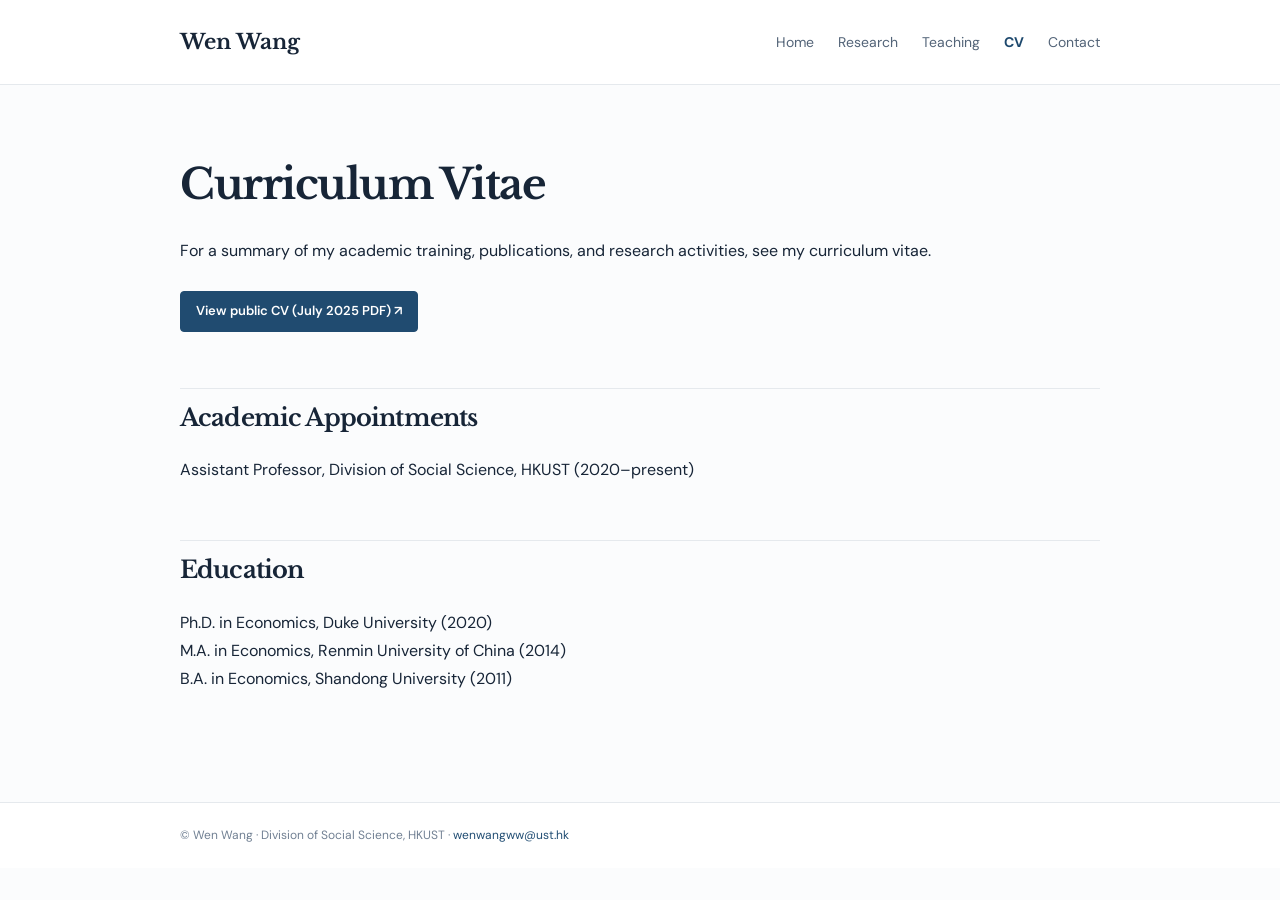
==== cv.html @ 41bd00dc "Add files via upload" ====
<!DOCTYPE html>
<html lang="en"><head><meta charset="utf-8"/><meta content="width=device-width, initial-scale=1" name="viewport"/><meta content="Wen Wang, Assistant Professor at HKUST. Research in environmental, urban, and public economics." name="description"/><title>Curriculum Vitae | Wen Wang</title><link href="assets/style.css" rel="stylesheet"/><link href="https://wenwang.github.io/cv.html" rel="canonical"/></head><body><header><div class="wrap nav"><a class="brand" href="index.html">Wen Wang</a><nav class="links"><a class="" href="index.html">Home</a><a class="" href="research.html">Research</a><a class="" href="teaching.html">Teaching</a><a class="active" href="cv.html">CV</a><a class="" href="contact.html">Contact</a></nav></div></header><main class="wrap"><h1>Curriculum Vitae</h1><p>For a summary of my academic training, publications, and research activities, see my curriculum vitae.</p><div class="actions"><a href="https://sosc.hkust.edu.hk/sites/default/files/2025-07/cv-Wen-public_department_jul_25.pdf" rel="noopener" target="_blank">View public CV (July 2025 PDF) ↗</a></div><h2>Academic Appointments</h2><p>Assistant Professor, Division of Social Science, HKUST (2020–present)</p><h2>Education</h2><p>Ph.D. in Economics, Duke University (2020)<br/>M.A. in Economics, Renmin University of China (2014)<br/>B.A. in Economics, Shandong University (2011)</p></main><footer><div class="wrap">© Wen Wang · Division of Social Science, HKUST · <a href="mailto:wenwangww@ust.hk">wenwangww@ust.hk</a></div></footer></body></html>
---- assets/style.css ----
@import url('https://fonts.googleapis.com/css2?family=DM+Sans:wght@400;500;600;700&family=Libre+Baskerville:wght@400;700&display=swap');
:root{--ink:#172537;--muted:#657286;--blue:#214d73;--line:#e5e9ed;--paper:#fff;--bg:#fbfcfd}*{box-sizing:border-box}body{margin:0;background:var(--bg);color:var(--ink);font:16px/1.75 'DM Sans',Arial,sans-serif}a{color:var(--blue);text-decoration:none}a:hover{text-decoration:underline}.wrap{max-width:990px;margin:auto;padding:0 35px}header{background:#fff;border-bottom:1px solid var(--line)}.nav{min-height:84px;display:flex;align-items:center;justify-content:space-between;gap:20px}.brand{font-family:'Libre Baskerville',Georgia,serif;font-size:21px;font-weight:700;color:var(--ink)}.links{display:flex;gap:24px;flex-wrap:wrap}.links a{font-size:14px;color:#536478}.links a.active{color:#1d486d;font-weight:700}main{padding-top:70px!important;padding-bottom:90px!important;min-height:75vh}h1,h2,h3{font-family:'Libre Baskerville',Georgia,serif;letter-spacing:-.035em;line-height:1.4}h1{font-size:42px;margin:0 0 23px}h2{font-size:24px;margin:56px 0 22px;padding-top:12px;border-top:1px solid var(--line)}h3{font-size:18px;margin:0 0 6px}p{margin:10px 0 19px}.muted{color:var(--muted)}.subhead{font-size:17px;color:#536479}.eyebrow{text-transform:uppercase;letter-spacing:.15em;color:#738295;font-weight:700;font-size:11px;margin-bottom:14px}.intro{display:grid;grid-template-columns:minmax(0,1fr) 240px;align-items:start;gap:65px;padding-bottom:12px}.intro h1{margin:0 0 16px}.photo{background:#f0f3f6;border:1px solid var(--line);border-radius:3px;min-height:300px;display:flex;align-items:center;justify-content:center;text-align:center;font-size:14px;color:#748193;line-height:1.8;padding:16px}.photo small{font-size:12px}.portrait-img{width:100%;height:auto;max-height:340px;object-fit:cover}.actions{display:flex;gap:12px;flex-wrap:wrap;margin:26px 0}.actions a,.pill{display:inline-block;border:1px solid #d2dce5;border-radius:4px;padding:8px 15px;font-size:13px;font-weight:600}.actions a:first-child{background:#204b70;color:#fff;border-color:#204b70}.paper{padding:0 0 22px;margin:0 0 24px;border-bottom:1px solid #edf0f3}.paper h3{font-size:17px}.paper p{margin:5px 0;font-size:14px}.note{padding:15px;border-left:3px solid #98aabc;background:#eff3f6;color:#4d5f73;font-size:13px}.list{padding-left:24px}.list li{margin:10px 0}footer{border-top:1px solid var(--line);background:#fff;color:#718093;font-size:12px;padding:22px 0}.accent{color:var(--blue)}.meta{font-size:13px;color:var(--muted)}@media(max-width:650px){.wrap{padding-left:23px;padding-right:23px}.nav{padding-top:18px;padding-bottom:17px;align-items:flex-start;flex-direction:column;gap:12px}.links{gap:17px}.intro{grid-template-columns:1fr;gap:24px}.intro .photo{max-width:220px;min-height:245px;order:-1}h1{font-size:34px}main{padding-top:42px!important}}
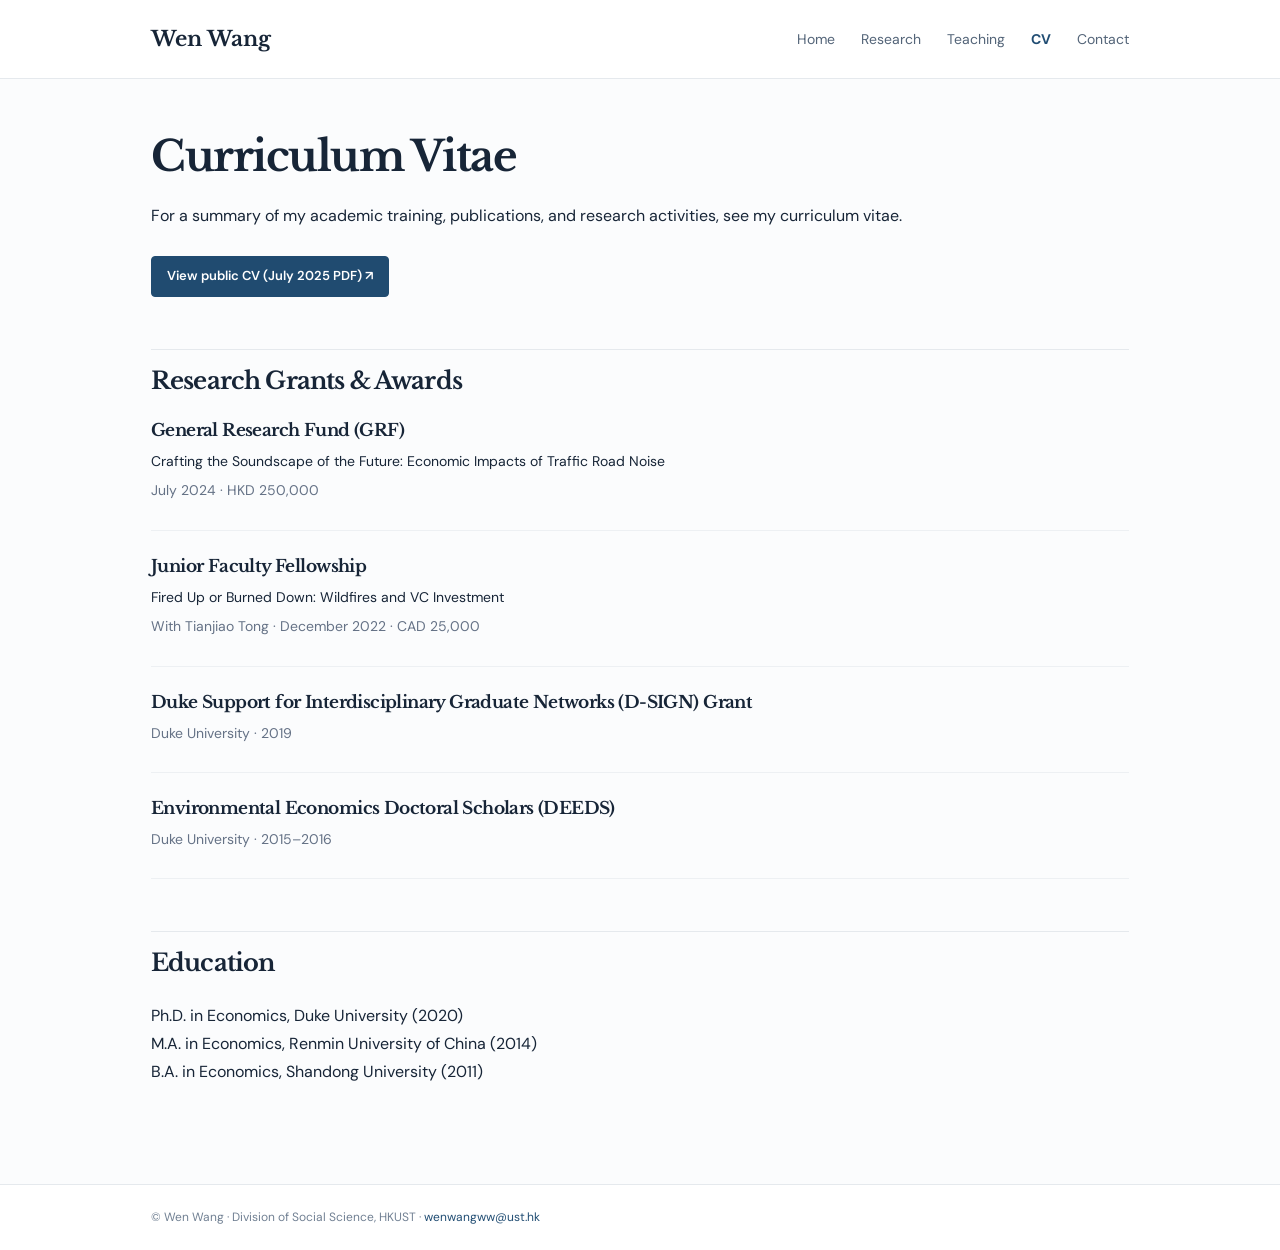
==== commit 7e0fe7bc: "Update cv.html" ====
--- a/cv.html
+++ b/cv.html
@@ -1,2 +1,49 @@
 <!DOCTYPE html>
-<html lang="en"><head><meta charset="utf-8"/><meta content="width=device-width, initial-scale=1" name="viewport"/><meta content="Wen Wang, Assistant Professor at HKUST. Research in environmental, urban, and public economics." name="description"/><title>Curriculum Vitae | Wen Wang</title><link href="assets/style.css" rel="stylesheet"/><link href="https://wenwang.github.io/cv.html" rel="canonical"/></head><body><header><div class="wrap nav"><a class="brand" href="index.html">Wen Wang</a><nav class="links"><a class="" href="index.html">Home</a><a class="" href="research.html">Research</a><a class="" href="teaching.html">Teaching</a><a class="active" href="cv.html">CV</a><a class="" href="contact.html">Contact</a></nav></div></header><main class="wrap"><h1>Curriculum Vitae</h1><p>For a summary of my academic training, publications, and research activities, see my curriculum vitae.</p><div class="actions"><a href="https://sosc.hkust.edu.hk/sites/default/files/2025-07/cv-Wen-public_department_jul_25.pdf" rel="noopener" target="_blank">View public CV (July 2025 PDF) ↗</a></div><h2>Academic Appointments</h2><p>Assistant Professor, Division of Social Science, HKUST (2020–present)</p><h2>Education</h2><p>Ph.D. in Economics, Duke University (2020)<br/>M.A. in Economics, Renmin University of China (2014)<br/>B.A. in Economics, Shandong University (2011)</p></main><footer><div class="wrap">© Wen Wang · Division of Social Science, HKUST · <a href="mailto:wenwangww@ust.hk">wenwangww@ust.hk</a></div></footer></body></html>+<html lang="en"><head><meta charset="utf-8"/><meta content="width=device-width, initial-scale=1" name="viewport"/><meta content="Wen Wang, Assistant Professor at HKUST. Research in environmental, urban, and public economics." name="description"/><title>Curriculum Vitae | Wen Wang</title><link href="assets/style.css" rel="stylesheet"/><link href="https://wenwang.github.io/cv.html" rel="canonical"/></head><body><header><div class="wrap nav"><a class="brand" href="index.html">Wen Wang</a><nav class="links"><a class="" href="index.html">Home</a><a class="" href="research.html">Research</a><a class="" href="teaching.html">Teaching</a><a class="active" href="cv.html">CV</a><a class="" href="contact.html">Contact</a></nav></div></header><main class="wrap"><h1>Curriculum Vitae</h1><p>For a summary of my academic training, publications, and research activities, see my curriculum vitae.</p><div class="actions"><a href="https://sosc.hkust.edu.hk/sites/default/files/2025-07/cv-Wen-public_department_jul_25.pdf" rel="noopener" target="_blank">View public CV (July 2025 PDF) ↗</a></div>
+<!-- RESEARCH GRANTS AND AWARDS -->
+
+<h2>Research Grants &amp; Awards</h2>
+
+<article class="paper">
+  <h3>General Research Fund (GRF)</h3>
+  <p>
+    Crafting the Soundscape of the Future:
+    Economic Impacts of Traffic Road Noise
+  </p>
+  <p class="muted">
+    July 2024 &middot; HKD 250,000
+  </p>
+</article>
+
+<article class="paper">
+  <h3>Junior Faculty Fellowship</h3>
+  <p>
+    Fired Up or Burned Down:
+    Wildfires and VC Investment
+  </p>
+  <p class="muted">
+    With Tianjiao Tong &middot;
+    December 2022 &middot; CAD 25,000
+  </p>
+</article>
+
+<article class="paper">
+  <h3>
+    Duke Support for Interdisciplinary
+    Graduate Networks (D-SIGN) Grant
+  </h3>
+  <p class="muted">
+    Duke University &middot; 2019
+  </p>
+</article>
+
+<article class="paper">
+  <h3>
+    Environmental Economics Doctoral
+    Scholars (DEEDS)
+  </h3>
+  <p class="muted">
+    Duke University &middot; 2015–2016
+  </p>
+</article>
+<h2>Education</h2><p>Ph.D. in Economics, Duke University (2020)<br/>M.A. in Economics, Renmin University of China (2014)<br/>B.A. in Economics, Shandong University (2011)</p></main><footer><div class="wrap">© Wen Wang · Division of Social Science, HKUST · <a href="mailto:wenwangww@ust.hk">wenwangww@ust.hk</a></div></footer></body></html>
--- a/assets/style.css
+++ b/assets/style.css
@@ -1,2 +1,437 @@
+
 @import url('https://fonts.googleapis.com/css2?family=DM+Sans:wght@400;500;600;700&family=Libre+Baskerville:wght@400;700&display=swap');
-:root{--ink:#172537;--muted:#657286;--blue:#214d73;--line:#e5e9ed;--paper:#fff;--bg:#fbfcfd}*{box-sizing:border-box}body{margin:0;background:var(--bg);color:var(--ink);font:16px/1.75 'DM Sans',Arial,sans-serif}a{color:var(--blue);text-decoration:none}a:hover{text-decoration:underline}.wrap{max-width:990px;margin:auto;padding:0 35px}header{background:#fff;border-bottom:1px solid var(--line)}.nav{min-height:84px;display:flex;align-items:center;justify-content:space-between;gap:20px}.brand{font-family:'Libre Baskerville',Georgia,serif;font-size:21px;font-weight:700;color:var(--ink)}.links{display:flex;gap:24px;flex-wrap:wrap}.links a{font-size:14px;color:#536478}.links a.active{color:#1d486d;font-weight:700}main{padding-top:70px!important;padding-bottom:90px!important;min-height:75vh}h1,h2,h3{font-family:'Libre Baskerville',Georgia,serif;letter-spacing:-.035em;line-height:1.4}h1{font-size:42px;margin:0 0 23px}h2{font-size:24px;margin:56px 0 22px;padding-top:12px;border-top:1px solid var(--line)}h3{font-size:18px;margin:0 0 6px}p{margin:10px 0 19px}.muted{color:var(--muted)}.subhead{font-size:17px;color:#536479}.eyebrow{text-transform:uppercase;letter-spacing:.15em;color:#738295;font-weight:700;font-size:11px;margin-bottom:14px}.intro{display:grid;grid-template-columns:minmax(0,1fr) 240px;align-items:start;gap:65px;padding-bottom:12px}.intro h1{margin:0 0 16px}.photo{background:#f0f3f6;border:1px solid var(--line);border-radius:3px;min-height:300px;display:flex;align-items:center;justify-content:center;text-align:center;font-size:14px;color:#748193;line-height:1.8;padding:16px}.photo small{font-size:12px}.portrait-img{width:100%;height:auto;max-height:340px;object-fit:cover}.actions{display:flex;gap:12px;flex-wrap:wrap;margin:26px 0}.actions a,.pill{display:inline-block;border:1px solid #d2dce5;border-radius:4px;padding:8px 15px;font-size:13px;font-weight:600}.actions a:first-child{background:#204b70;color:#fff;border-color:#204b70}.paper{padding:0 0 22px;margin:0 0 24px;border-bottom:1px solid #edf0f3}.paper h3{font-size:17px}.paper p{margin:5px 0;font-size:14px}.note{padding:15px;border-left:3px solid #98aabc;background:#eff3f6;color:#4d5f73;font-size:13px}.list{padding-left:24px}.list li{margin:10px 0}footer{border-top:1px solid var(--line);background:#fff;color:#718093;font-size:12px;padding:22px 0}.accent{color:var(--blue)}.meta{font-size:13px;color:var(--muted)}@media(max-width:650px){.wrap{padding-left:23px;padding-right:23px}.nav{padding-top:18px;padding-bottom:17px;align-items:flex-start;flex-direction:column;gap:12px}.links{gap:17px}.intro{grid-template-columns:1fr;gap:24px}.intro .photo{max-width:220px;min-height:245px;order:-1}h1{font-size:34px}main{padding-top:42px!important}}
+
+/* ============================
+   COLORS AND GLOBAL STYLES
+============================ */
+
+:root {
+  --ink: #172537;
+  --muted: #657286;
+  --blue: #214d73;
+  --line: #e5e9ed;
+  --paper: #ffffff;
+  --bg: #fbfcfd;
+}
+
+* {
+  box-sizing: border-box;
+}
+
+body {
+  margin: 0;
+  background: var(--bg);
+  color: var(--ink);
+  font: 16px/1.75 'DM Sans', Arial, sans-serif;
+}
+
+a {
+  color: var(--blue);
+  text-decoration: none;
+}
+
+a:hover {
+  text-decoration: underline;
+}
+
+.wrap {
+  width: 100%;
+  max-width: 1050px;
+  margin: 0 auto;
+  padding-left: 36px;
+  padding-right: 36px;
+}
+
+/* ============================
+   NAVIGATION
+============================ */
+
+header {
+  background: var(--paper);
+  border-bottom: 1px solid var(--line);
+}
+
+.nav {
+  min-height: 78px;
+  display: flex;
+  align-items: center;
+  justify-content: space-between;
+  gap: 24px;
+}
+
+.brand {
+  font-family: 'Libre Baskerville', Georgia, serif;
+  font-size: 21px;
+  font-weight: 700;
+  color: var(--ink);
+}
+
+.links {
+  display: flex;
+  align-items: center;
+  gap: 26px;
+  flex-wrap: wrap;
+}
+
+.links a {
+  font-size: 14px;
+  color: #536478;
+}
+
+.links a.active {
+  color: var(--blue);
+  font-weight: 700;
+}
+
+/* ============================
+   MAIN CONTENT
+============================ */
+
+main {
+  padding-top: 48px !important;
+  padding-bottom: 80px !important;
+  min-height: 75vh;
+}
+
+h1, h2, h3 {
+  font-family: 'Libre Baskerville', Georgia, serif;
+  letter-spacing: -0.035em;
+  line-height: 1.4;
+}
+
+h1 {
+  font-size: 42px;
+  margin: 0 0 16px;
+}
+
+h2 {
+  font-size: 24px;
+  margin: 52px 0 22px;
+  padding-top: 14px;
+  border-top: 1px solid var(--line);
+}
+
+h3 {
+  font-size: 18px;
+  margin: 0 0 6px;
+}
+
+p {
+  margin: 10px 0 18px;
+}
+
+.muted {
+  color: var(--muted);
+}
+
+.subhead {
+  font-size: 17px;
+  line-height: 1.8;
+  color: #536479;
+}
+
+.eyebrow {
+  text-transform: uppercase;
+  letter-spacing: 0.15em;
+  color: #738295;
+  font-weight: 700;
+  font-size: 11px;
+  margin-bottom: 14px;
+}
+
+/* ============================
+   HOMEPAGE PROFILE
+============================ */
+
+.intro {
+  display: grid;
+  grid-template-columns: minmax(0, 1fr) 255px;
+  column-gap: 38px;
+  align-items: start;
+  padding-bottom: 12px;
+}
+
+.intro > div:first-child {
+  min-width: 0;
+}
+
+.intro h1 {
+  margin-top: 0;
+  margin-bottom: 14px;
+}
+
+.intro .subhead {
+  margin-bottom: 24px;
+}
+
+.intro p {
+  line-height: 1.8;
+}
+
+/* Professional portrait */
+
+.portrait-img {
+  display: block;
+  width: 255px;
+  height: 320px;
+  max-width: 100%;
+  object-fit: cover;
+  object-position: center 30%;
+  border-radius: 3px;
+  margin-top: 46px;
+  justify-self: end;
+  align-self: start;
+}
+
+/* Old portrait placeholder,
+   retained for compatibility */
+
+.photo {
+  background: #f0f3f6;
+  border: 1px solid var(--line);
+  border-radius: 3px;
+  min-height: 300px;
+  display: flex;
+  align-items: center;
+  justify-content: center;
+  text-align: center;
+  font-size: 14px;
+  color: #748193;
+  line-height: 1.8;
+  padding: 16px;
+}
+
+.photo small {
+  font-size: 12px;
+}
+
+/* ============================
+   ACTION BUTTONS
+============================ */
+
+.actions {
+  display: flex;
+  gap: 12px;
+  flex-wrap: wrap;
+  margin: 26px 0;
+}
+
+.actions a,
+.pill {
+  display: inline-block;
+  border: 1px solid #d2dce5;
+  border-radius: 4px;
+  padding: 8px 15px;
+  font-size: 13px;
+  font-weight: 600;
+}
+
+.actions a:first-child {
+  background: #204b70;
+  color: #ffffff;
+  border-color: #204b70;
+}
+
+.actions a:hover {
+  opacity: 0.88;
+  text-decoration: none;
+}
+
+/* ============================
+   RESEARCH AND PAPER LISTS
+============================ */
+
+.paper {
+  padding: 0 0 22px;
+  margin: 0 0 24px;
+  border-bottom: 1px solid #edf0f3;
+}
+
+.paper h3 {
+  font-size: 17px;
+}
+
+.paper p {
+  margin: 5px 0;
+  font-size: 14px;
+}
+
+.note {
+  padding: 15px;
+  border-left: 3px solid #98aabc;
+  background: #eff3f6;
+  color: #4d5f73;
+  font-size: 13px;
+}
+
+.list {
+  padding-left: 24px;
+}
+
+.list li {
+  margin: 10px 0;
+}
+
+.accent {
+  color: var(--blue);
+}
+
+.meta {
+  font-size: 13px;
+  color: var(--muted);
+}
+
+/* ============================
+   FOOTER
+============================ */
+
+footer {
+  border-top: 1px solid var(--line);
+  background: var(--paper);
+  color: #718093;
+  font-size: 12px;
+  padding: 22px 0;
+}
+
+/* ============================
+   TABLET
+============================ */
+
+@media (max-width: 850px) {
+  .wrap {
+    padding-left: 28px;
+    padding-right: 28px;
+  }
+
+  .intro {
+    grid-template-columns: minmax(0, 1fr) 210px;
+    gap: 28px;
+  }
+
+  .portrait-img {
+    width: 210px;
+    height: 268px;
+    margin-top: 42px;
+  }
+
+  h1 {
+    font-size: 38px;
+  }
+}
+
+/* ============================
+   MOBILE
+============================ */
+
+@media (max-width: 650px) {
+  .wrap {
+    padding-left: 23px;
+    padding-right: 23px;
+  }
+
+  .nav {
+    padding-top: 18px;
+    padding-bottom: 17px;
+    align-items: flex-start;
+    flex-direction: column;
+    gap: 12px;
+  }
+
+  .links {
+    gap: 17px;
+  }
+
+  .intro {
+    grid-template-columns: 1fr;
+    gap: 22px;
+  }
+
+  .portrait-img {
+    grid-row: 1;
+    width: 190px;
+    height: 240px;
+    margin: 0;
+    justify-self: start;
+  }
+
+  h1 {
+    font-size: 34px;
+  }
+
+  main {
+    padding-top: 36px !important;
+  }
+
+  h2 {
+    margin-top: 40px;
+  }
+}
+
+/* Left portrait, right biography */
+
+.intro {
+  display: grid;
+  grid-template-columns: 270px minmax(0, 1fr);
+  gap: 45px;
+  align-items: start;
+}
+
+/* Photo container */
+.intro-photo {
+  width: 100%;
+  min-width: 0;
+}
+
+/* Preserve the full photograph without cropping */
+.intro .portrait-img {
+  display: block;
+  width: 100%;
+  height: auto;
+  max-height: none;
+  max-width: 100%;
+  aspect-ratio: auto;
+  object-fit: contain;
+  object-position: center;
+  margin: 0;
+  border-radius: 3px;
+}
+
+/* Biography */
+.intro-content {
+  min-width: 0;
+}
+
+.intro-content h1 {
+  margin-top: 0;
+}
+
+.intro-content .eyebrow {
+  margin-top: 0;
+}
+
+/* Tablet */
+@media (max-width: 850px) {
+  .intro {
+    grid-template-columns: 220px minmax(0, 1fr);
+    gap: 28px;
+  }
+}
+
+/* Mobile */
+@media (max-width: 650px) {
+  .intro {
+    grid-template-columns: 1fr;
+    gap: 24px;
+  }
+
+  .intro-photo {
+    width: 210px;
+    max-width: 100%;
+  }
+
+  .intro .portrait-img {
+    width: 100%;
+    height: auto;
+    max-height: none;
+  }
+}
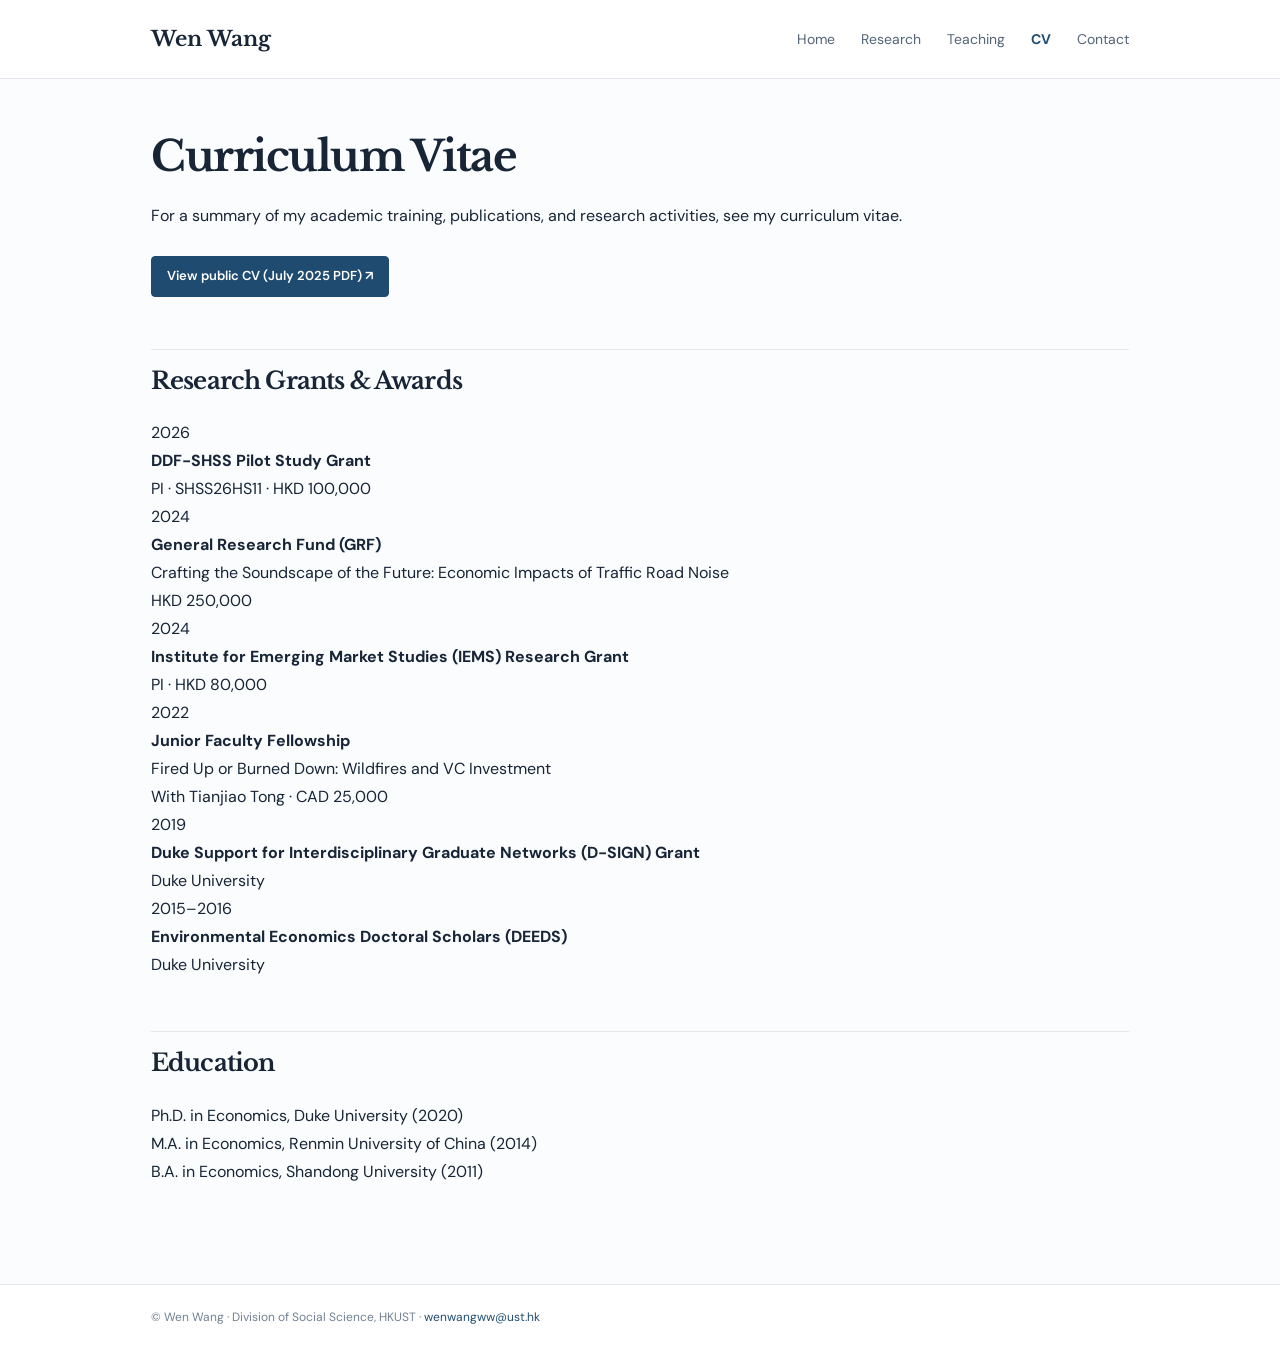
==== commit 7346c44a: "Update cv.html" ====
--- a/cv.html
+++ b/cv.html
@@ -1,49 +1,81 @@
 <!DOCTYPE html>
 <html lang="en"><head><meta charset="utf-8"/><meta content="width=device-width, initial-scale=1" name="viewport"/><meta content="Wen Wang, Assistant Professor at HKUST. Research in environmental, urban, and public economics." name="description"/><title>Curriculum Vitae | Wen Wang</title><link href="assets/style.css" rel="stylesheet"/><link href="https://wenwang.github.io/cv.html" rel="canonical"/></head><body><header><div class="wrap nav"><a class="brand" href="index.html">Wen Wang</a><nav class="links"><a class="" href="index.html">Home</a><a class="" href="research.html">Research</a><a class="" href="teaching.html">Teaching</a><a class="active" href="cv.html">CV</a><a class="" href="contact.html">Contact</a></nav></div></header><main class="wrap"><h1>Curriculum Vitae</h1><p>For a summary of my academic training, publications, and research activities, see my curriculum vitae.</p><div class="actions"><a href="https://sosc.hkust.edu.hk/sites/default/files/2025-07/cv-Wen-public_department_jul_25.pdf" rel="noopener" target="_blank">View public CV (July 2025 PDF) ↗</a></div>
-<!-- RESEARCH GRANTS AND AWARDS -->
+<section class="grants-section">
 
-<h2>Research Grants &amp; Awards</h2>
+  <h2>Research Grants &amp; Awards</h2>
 
-<article class="paper">
-  <h3>General Research Fund (GRF)</h3>
-  <p>
-    Crafting the Soundscape of the Future:
-    Economic Impacts of Traffic Road Noise
-  </p>
-  <p class="muted">
-    July 2024 &middot; HKD 250,000
-  </p>
-</article>
+  <div class="grant-entry">
+    <div class="grant-year">2026</div>
+    <div class="grant-details">
+      <strong>DDF-SHSS Pilot Study Grant</strong>
+      <div class="grant-meta">
+        PI · SHSS26HS11 · HKD 100,000
+      </div>
+    </div>
+  </div>
 
-<article class="paper">
-  <h3>Junior Faculty Fellowship</h3>
-  <p>
-    Fired Up or Burned Down:
-    Wildfires and VC Investment
-  </p>
-  <p class="muted">
-    With Tianjiao Tong &middot;
-    December 2022 &middot; CAD 25,000
-  </p>
-</article>
+  <div class="grant-entry">
+    <div class="grant-year">2024</div>
+    <div class="grant-details">
+      <strong>General Research Fund (GRF)</strong>
+      <div class="grant-description">
+        Crafting the Soundscape of the Future:
+        Economic Impacts of Traffic Road Noise
+      </div>
+      <div class="grant-meta">HKD 250,000</div>
+    </div>
+  </div>
 
-<article class="paper">
-  <h3>
-    Duke Support for Interdisciplinary
-    Graduate Networks (D-SIGN) Grant
-  </h3>
-  <p class="muted">
-    Duke University &middot; 2019
-  </p>
-</article>
+  <div class="grant-entry">
+    <div class="grant-year">2024</div>
+    <div class="grant-details">
+      <strong>
+        Institute for Emerging Market Studies
+        (IEMS) Research Grant
+      </strong>
+      <div class="grant-meta">
+        PI · HKD 80,000
+      </div>
+    </div>
+  </div>
 
-<article class="paper">
-  <h3>
-    Environmental Economics Doctoral
-    Scholars (DEEDS)
-  </h3>
-  <p class="muted">
-    Duke University &middot; 2015–2016
-  </p>
+  <div class="grant-entry">
+    <div class="grant-year">2022</div>
+    <div class="grant-details">
+      <strong>Junior Faculty Fellowship</strong>
+      <div class="grant-description">
+        Fired Up or Burned Down:
+        Wildfires and VC Investment
+      </div>
+      <div class="grant-meta">
+        With Tianjiao Tong · CAD 25,000
+      </div>
+    </div>
+  </div>
+
+  <div class="grant-entry">
+    <div class="grant-year">2019</div>
+    <div class="grant-details">
+      <strong>
+        Duke Support for Interdisciplinary
+        Graduate Networks (D-SIGN) Grant
+      </strong>
+      <div class="grant-meta">Duke University</div>
+    </div>
+  </div>
+
+  <div class="grant-entry">
+    <div class="grant-year">2015–2016</div>
+    <div class="grant-details">
+      <strong>
+        Environmental Economics Doctoral
+        Scholars (DEEDS)
+      </strong>
+      <div class="grant-meta">Duke University</div>
+    </div>
+  </div>
+
+</section>
+
 </article>
 <h2>Education</h2><p>Ph.D. in Economics, Duke University (2020)<br/>M.A. in Economics, Renmin University of China (2014)<br/>B.A. in Economics, Shandong University (2011)</p></main><footer><div class="wrap">© Wen Wang · Division of Social Science, HKUST · <a href="mailto:wenwangww@ust.hk">wenwangww@ust.hk</a></div></footer></body></html>
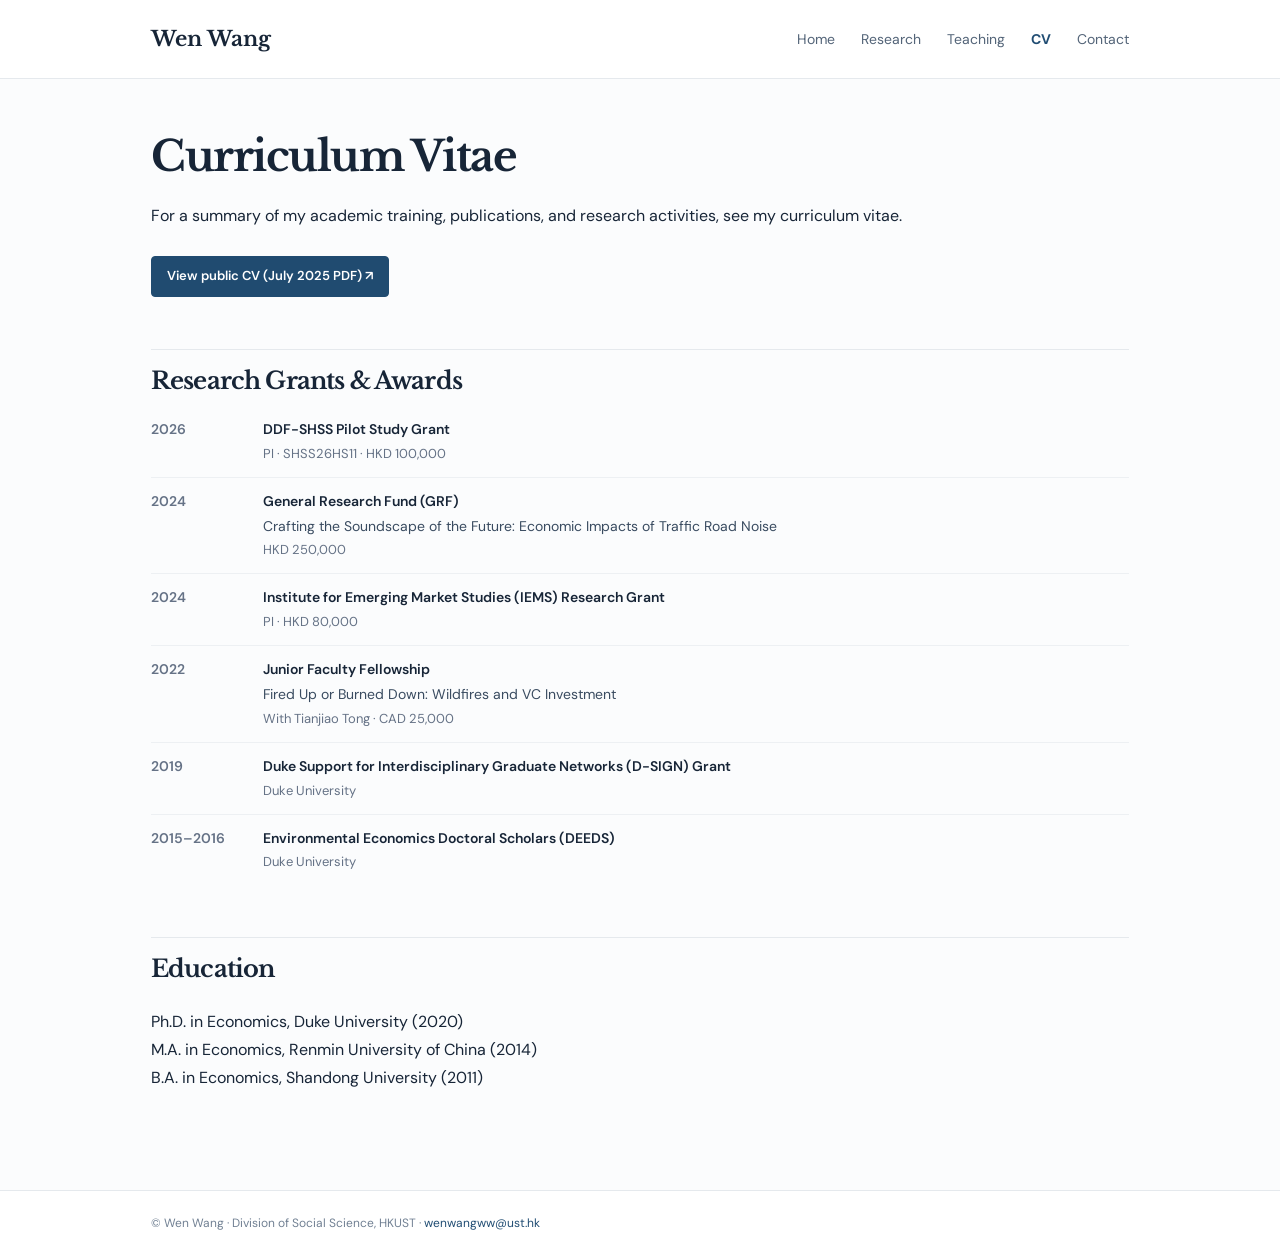
==== commit c486165f: "Update cv.html" ====
--- a/cv.html
+++ b/cv.html
@@ -1,5 +1,5 @@
 <!DOCTYPE html>
-<html lang="en"><head><meta charset="utf-8"/><meta content="width=device-width, initial-scale=1" name="viewport"/><meta content="Wen Wang, Assistant Professor at HKUST. Research in environmental, urban, and public economics." name="description"/><title>Curriculum Vitae | Wen Wang</title><link href="assets/style.css" rel="stylesheet"/><link href="https://wenwang.github.io/cv.html" rel="canonical"/></head><body><header><div class="wrap nav"><a class="brand" href="index.html">Wen Wang</a><nav class="links"><a class="" href="index.html">Home</a><a class="" href="research.html">Research</a><a class="" href="teaching.html">Teaching</a><a class="active" href="cv.html">CV</a><a class="" href="contact.html">Contact</a></nav></div></header><main class="wrap"><h1>Curriculum Vitae</h1><p>For a summary of my academic training, publications, and research activities, see my curriculum vitae.</p><div class="actions"><a href="https://sosc.hkust.edu.hk/sites/default/files/2025-07/cv-Wen-public_department_jul_25.pdf" rel="noopener" target="_blank">View public CV (July 2025 PDF) ↗</a></div>
+<html lang="en"><head><meta charset="utf-8"/><meta content="width=device-width, initial-scale=1" name="viewport"/><meta content="Wen Wang, Assistant Professor at HKUST. Research in environmental, urban, and public economics." name="description"/><title>Curriculum Vitae | Wen Wang</title><link href="assets/style.css?v=6" rel="stylesheet"><link href="https://wenwang.github.io/cv.html" rel="canonical"/></head><body><header><div class="wrap nav"><a class="brand" href="index.html">Wen Wang</a><nav class="links"><a class="" href="index.html">Home</a><a class="" href="research.html">Research</a><a class="" href="teaching.html">Teaching</a><a class="active" href="cv.html">CV</a><a class="" href="contact.html">Contact</a></nav></div></header><main class="wrap"><h1>Curriculum Vitae</h1><p>For a summary of my academic training, publications, and research activities, see my curriculum vitae.</p><div class="actions"><a href="https://sosc.hkust.edu.hk/sites/default/files/2025-07/cv-Wen-public_department_jul_25.pdf" rel="noopener" target="_blank">View public CV (July 2025 PDF) ↗</a></div>
 <section class="grants-section">
 
   <h2>Research Grants &amp; Awards</h2>
--- a/assets/style.css
+++ b/assets/style.css
@@ -435,3 +435,77 @@
     max-height: none;
   }
 }
+
+/* Compact academic CV-style grants */
+
+.grants-section {
+  margin-top: 30px;
+}
+
+.grants-section h2 {
+  margin-bottom: 22px;
+}
+
+.grant-entry {
+  display: grid;
+  grid-template-columns: 90px minmax(0, 1fr);
+  column-gap: 22px;
+  padding: 0 0 13px;
+  margin-bottom: 13px;
+  border-bottom: 1px solid #edf0f3;
+  align-items: start;
+}
+
+.grant-entry:last-child {
+  border-bottom: none;
+}
+
+.grant-year {
+  font-size: 14px;
+  font-weight: 600;
+  color: #657286;
+  line-height: 1.55;
+}
+
+.grant-details {
+  min-width: 0;
+  font-size: 14px;
+  line-height: 1.55;
+}
+
+.grant-details strong {
+  font-weight: 600;
+  color: #172537;
+}
+
+.grant-description {
+  margin-top: 3px;
+  color: #394b60;
+}
+
+.grant-meta {
+  margin-top: 3px;
+  font-size: 13px;
+  color: #657286;
+}
+
+/* Mobile adjustments */
+
+@media (max-width: 650px) {
+  .grant-entry {
+    grid-template-columns: 72px minmax(0, 1fr);
+    column-gap: 15px;
+  }
+
+  .grant-year {
+    font-size: 13px;
+  }
+
+  .grant-details {
+    font-size: 13px;
+  }
+
+  .grant-meta {
+    font-size: 12px;
+  }
+}
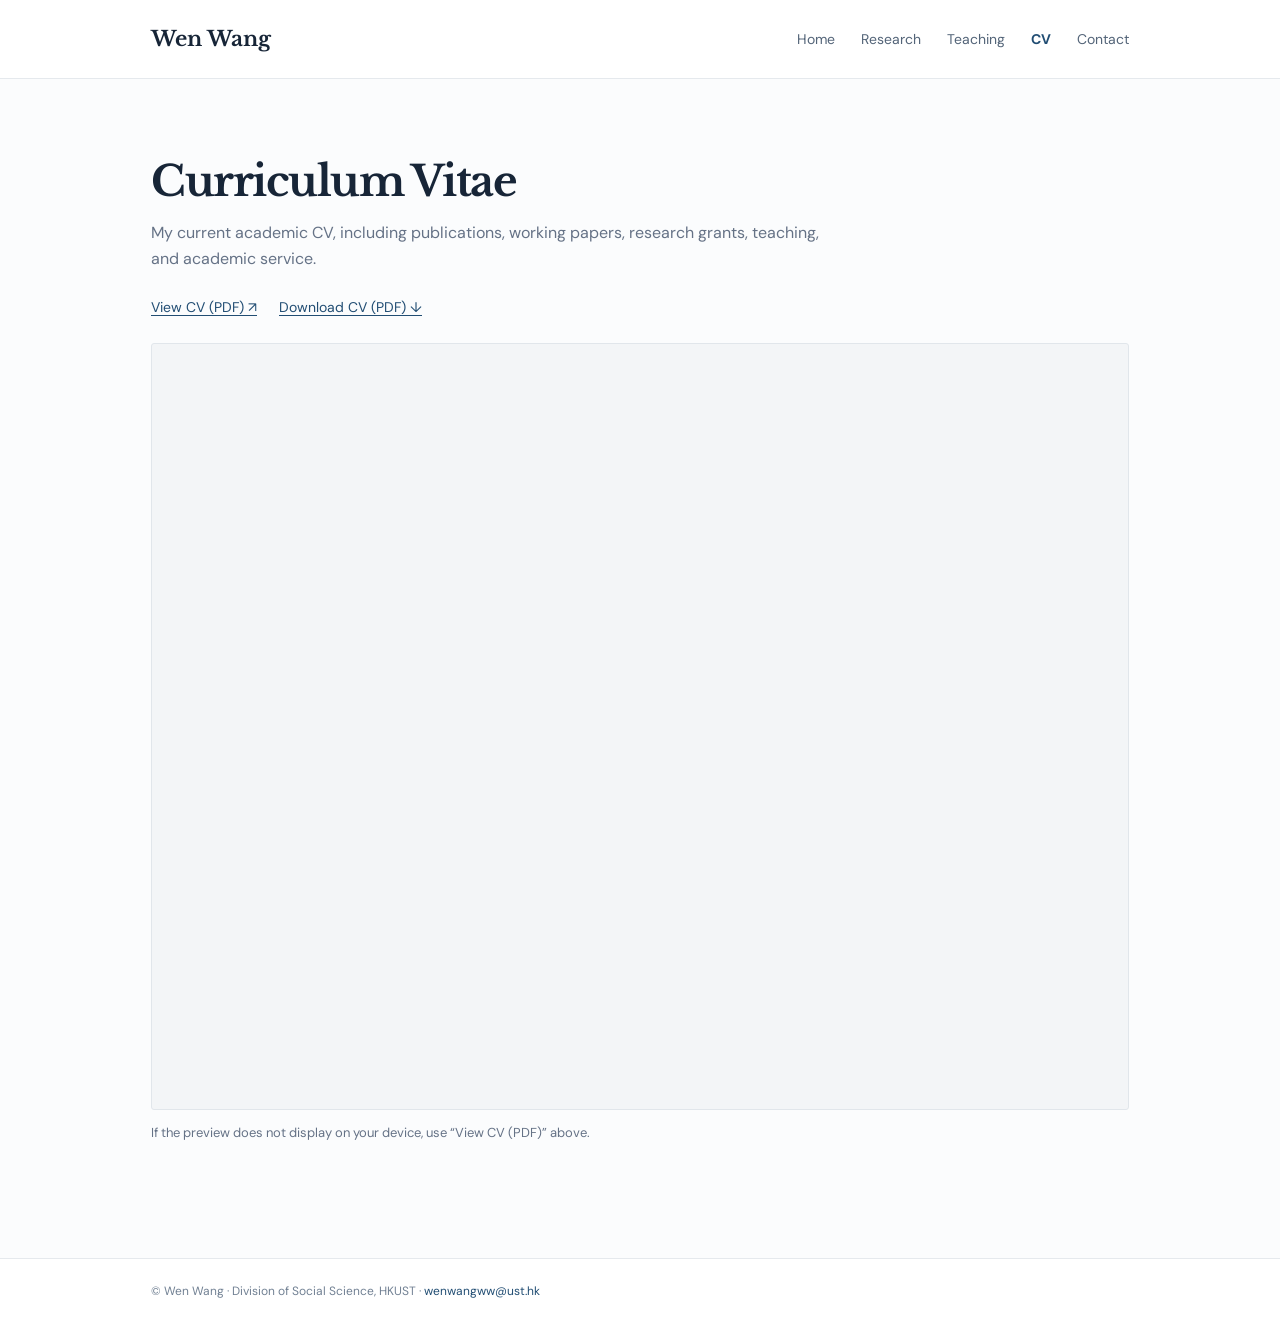
==== commit 10a41cc1: "Update cv.html" ====
--- a/cv.html
+++ b/cv.html
@@ -1,81 +1,54 @@
 <!DOCTYPE html>
-<html lang="en"><head><meta charset="utf-8"/><meta content="width=device-width, initial-scale=1" name="viewport"/><meta content="Wen Wang, Assistant Professor at HKUST. Research in environmental, urban, and public economics." name="description"/><title>Curriculum Vitae | Wen Wang</title><link href="assets/style.css?v=6" rel="stylesheet"><link href="https://wenwang.github.io/cv.html" rel="canonical"/></head><body><header><div class="wrap nav"><a class="brand" href="index.html">Wen Wang</a><nav class="links"><a class="" href="index.html">Home</a><a class="" href="research.html">Research</a><a class="" href="teaching.html">Teaching</a><a class="active" href="cv.html">CV</a><a class="" href="contact.html">Contact</a></nav></div></header><main class="wrap"><h1>Curriculum Vitae</h1><p>For a summary of my academic training, publications, and research activities, see my curriculum vitae.</p><div class="actions"><a href="https://sosc.hkust.edu.hk/sites/default/files/2025-07/cv-Wen-public_department_jul_25.pdf" rel="noopener" target="_blank">View public CV (July 2025 PDF) ↗</a></div>
-<section class="grants-section">
-
-  <h2>Research Grants &amp; Awards</h2>
-
-  <div class="grant-entry">
-    <div class="grant-year">2026</div>
-    <div class="grant-details">
-      <strong>DDF-SHSS Pilot Study Grant</strong>
-      <div class="grant-meta">
-        PI · SHSS26HS11 · HKD 100,000
+<html lang="en">
+<head>
+  <meta charset="utf-8">
+  <meta name="viewport" content="width=device-width, initial-scale=1">
+  <meta name="description" content="Curriculum vitae of Wen Wang, Assistant Professor of Social Science at HKUST.">
+  <title>Curriculum Vitae | Wen Wang</title>
+  <link rel="canonical" href="https://wenwangeconomics.com/cv.html">
+  <link rel="stylesheet" href="assets/style.css?v=8">
+  <style>
+    /* CV-specific styles; other site pages are unaffected. */
+    .cv-intro { margin: 25px 0 24px; }
+    .cv-intro h1 { margin: 0 0 9px; }
+    .cv-intro p { max-width: 680px; color: #657286; margin: 0; line-height: 1.65; }
+    .cv-actions { display: flex; flex-wrap: wrap; align-items: center; gap: 12px 22px; margin: 22px 0; }
+    .cv-actions a { font-size: 14px; color: #214d73; text-decoration: underline; text-underline-offset: 3px; }
+    .cv-preview { border: 1px solid #e1e6eb; border-radius: 3px; overflow: hidden; background: #f3f5f7; }
+    .cv-preview iframe { display: block; width: 100%; height: min(1120px, 85vh); min-height: 600px; border: 0; }
+    .cv-note { font-size: 13px; line-height: 1.6; color: #657286; margin: 13px 0 34px; }
+    @media (max-width: 650px) { .cv-preview iframe { min-height: 480px; height: 70vh; } }
+  </style>
+</head>
+<body>
+  <header>
+    <div class="wrap nav">
+      <a class="brand" href="index.html">Wen Wang</a>
+      <nav class="links" aria-label="Main navigation">
+        <a href="index.html">Home</a>
+        <a href="research.html">Research</a>
+        <a href="teaching.html">Teaching</a>
+        <a class="active" href="cv.html" aria-current="page">CV</a>
+        <a href="contact.html">Contact</a>
+      </nav>
+    </div>
+  </header>
+  <main class="wrap">
+    <section class="cv-intro">
+      <h1>Curriculum Vitae</h1>
+      <p>My current academic CV, including publications, working papers, research grants, teaching, and academic service.</p>
+      <div class="cv-actions">
+        <a href="Wen_Wang_CV_public.pdf" target="_blank" rel="noopener noreferrer">View CV (PDF) ↗</a>
+        <a href="Wen_Wang_CV_public.pdf" download>Download CV (PDF) ↓</a>
       </div>
-    </div>
-  </div>
-
-  <div class="grant-entry">
-    <div class="grant-year">2024</div>
-    <div class="grant-details">
-      <strong>General Research Fund (GRF)</strong>
-      <div class="grant-description">
-        Crafting the Soundscape of the Future:
-        Economic Impacts of Traffic Road Noise
-      </div>
-      <div class="grant-meta">HKD 250,000</div>
-    </div>
-  </div>
-
-  <div class="grant-entry">
-    <div class="grant-year">2024</div>
-    <div class="grant-details">
-      <strong>
-        Institute for Emerging Market Studies
-        (IEMS) Research Grant
-      </strong>
-      <div class="grant-meta">
-        PI · HKD 80,000
-      </div>
-    </div>
-  </div>
-
-  <div class="grant-entry">
-    <div class="grant-year">2022</div>
-    <div class="grant-details">
-      <strong>Junior Faculty Fellowship</strong>
-      <div class="grant-description">
-        Fired Up or Burned Down:
-        Wildfires and VC Investment
-      </div>
-      <div class="grant-meta">
-        With Tianjiao Tong · CAD 25,000
-      </div>
-    </div>
-  </div>
-
-  <div class="grant-entry">
-    <div class="grant-year">2019</div>
-    <div class="grant-details">
-      <strong>
-        Duke Support for Interdisciplinary
-        Graduate Networks (D-SIGN) Grant
-      </strong>
-      <div class="grant-meta">Duke University</div>
-    </div>
-  </div>
-
-  <div class="grant-entry">
-    <div class="grant-year">2015–2016</div>
-    <div class="grant-details">
-      <strong>
-        Environmental Economics Doctoral
-        Scholars (DEEDS)
-      </strong>
-      <div class="grant-meta">Duke University</div>
-    </div>
-  </div>
-
-</section>
-
-</article>
-<h2>Education</h2><p>Ph.D. in Economics, Duke University (2020)<br/>M.A. in Economics, Renmin University of China (2014)<br/>B.A. in Economics, Shandong University (2011)</p></main><footer><div class="wrap">© Wen Wang · Division of Social Science, HKUST · <a href="mailto:wenwangww@ust.hk">wenwangww@ust.hk</a></div></footer></body></html>
+    </section>
+    <section aria-label="CV preview" class="cv-preview">
+      <iframe src="Wen_Wang_CV_public.pdf#view=FitH" title="Wen Wang curriculum vitae PDF" loading="lazy">
+        <p>Your browser cannot display the PDF here. <a href="Wen_Wang_CV_public.pdf">Open the CV as a PDF</a>.</p>
+      </iframe>
+    </section>
+    <p class="cv-note">If the preview does not display on your device, use “View CV (PDF)” above.</p>
+  </main>
+  <footer><div class="wrap">&copy; Wen Wang &middot; Division of Social Science, HKUST &middot; <a href="mailto:wenwangww@ust.hk">wenwangww@ust.hk</a></div></footer>
+</body>
+</html>
--- a/assets/style.css
+++ b/assets/style.css
@@ -509,3 +509,149 @@
     font-size: 12px;
   }
 }
+
+/* ====================================
+   RESEARCH PAGE — COMPACT STYLE
+==================================== */
+
+/* Reduce page introduction spacing */
+
+.research-header {
+  margin-bottom: 12px;
+}
+
+.research-header h1 {
+  font-size: 38px;
+  margin: 0 0 4px;
+  line-height: 1.25;
+}
+
+.research-header p {
+  color: #657286;
+  font-size: 14px;
+  line-height: 1.5;
+  margin: 0;
+}
+
+/* Section headings */
+
+.working-papers h2,
+.research-progress h2 {
+  font-size: 23px;
+  margin-top: 22px;
+  margin-bottom: 18px;
+  padding-top: 13px;
+}
+
+/* Working paper spacing */
+
+.working-papers .paper {
+  padding-bottom: 14px;
+  margin-bottom: 19px;
+  border-bottom: 1px solid #e5e9ed;
+}
+
+/* Paper title */
+
+.working-papers .paper h3 {
+  font-size: 17px;
+  line-height: 1.45;
+  margin: 0 0 5px;
+  letter-spacing: -0.02em;
+}
+
+/* Authors */
+
+.working-papers .paper .muted {
+  font-size: 14px;
+  line-height: 1.5;
+  margin: 2px 0 3px;
+  color: #657286;
+}
+
+/* Working paper status */
+
+.working-papers .paper-status {
+  font-size: 13px;
+  line-height: 1.5;
+  margin: 1px 0 3px;
+  color: #33485d;
+}
+
+/* Conference presentation information */
+
+.working-papers .conference {
+  font-size: 12px;
+  line-height: 1.55;
+  color: #87909c;
+  margin: 4px 0 0;
+  font-weight: 400;
+}
+
+/* Label slightly darker than the list */
+
+.conference-label {
+  font-weight: 600;
+  color: #737f8d;
+}
+
+/* Linked paper titles */
+
+.working-papers h3 a {
+  color: #172537;
+  text-decoration: none;
+}
+
+.working-papers h3 a:hover {
+  color: #214d73;
+  text-decoration: underline;
+}
+
+/* ====================================
+   RESEARCH IN PROGRESS
+==================================== */
+
+.progress-list {
+  list-style: none;
+  padding-left: 0;
+  margin: 0;
+}
+
+.progress-list li {
+  font-size: 15px;
+  padding: 5px 0;
+  border-bottom: 1px solid #edf0f3;
+}
+
+.progress-list li:last-child {
+  border-bottom: none;
+}
+
+/* ====================================
+   MOBILE
+==================================== */
+
+@media (max-width: 650px) {
+
+  .research-header h1 {
+    font-size: 32px;
+  }
+
+  .research-header p {
+    font-size: 13px;
+  }
+
+  .working-papers h2,
+  .research-progress h2 {
+    margin-top: 18px;
+  }
+
+  .working-papers .paper h3 {
+    font-size: 16px;
+  }
+
+  .working-papers .conference {
+    font-size: 12px;
+    line-height: 1.55;
+  }
+}
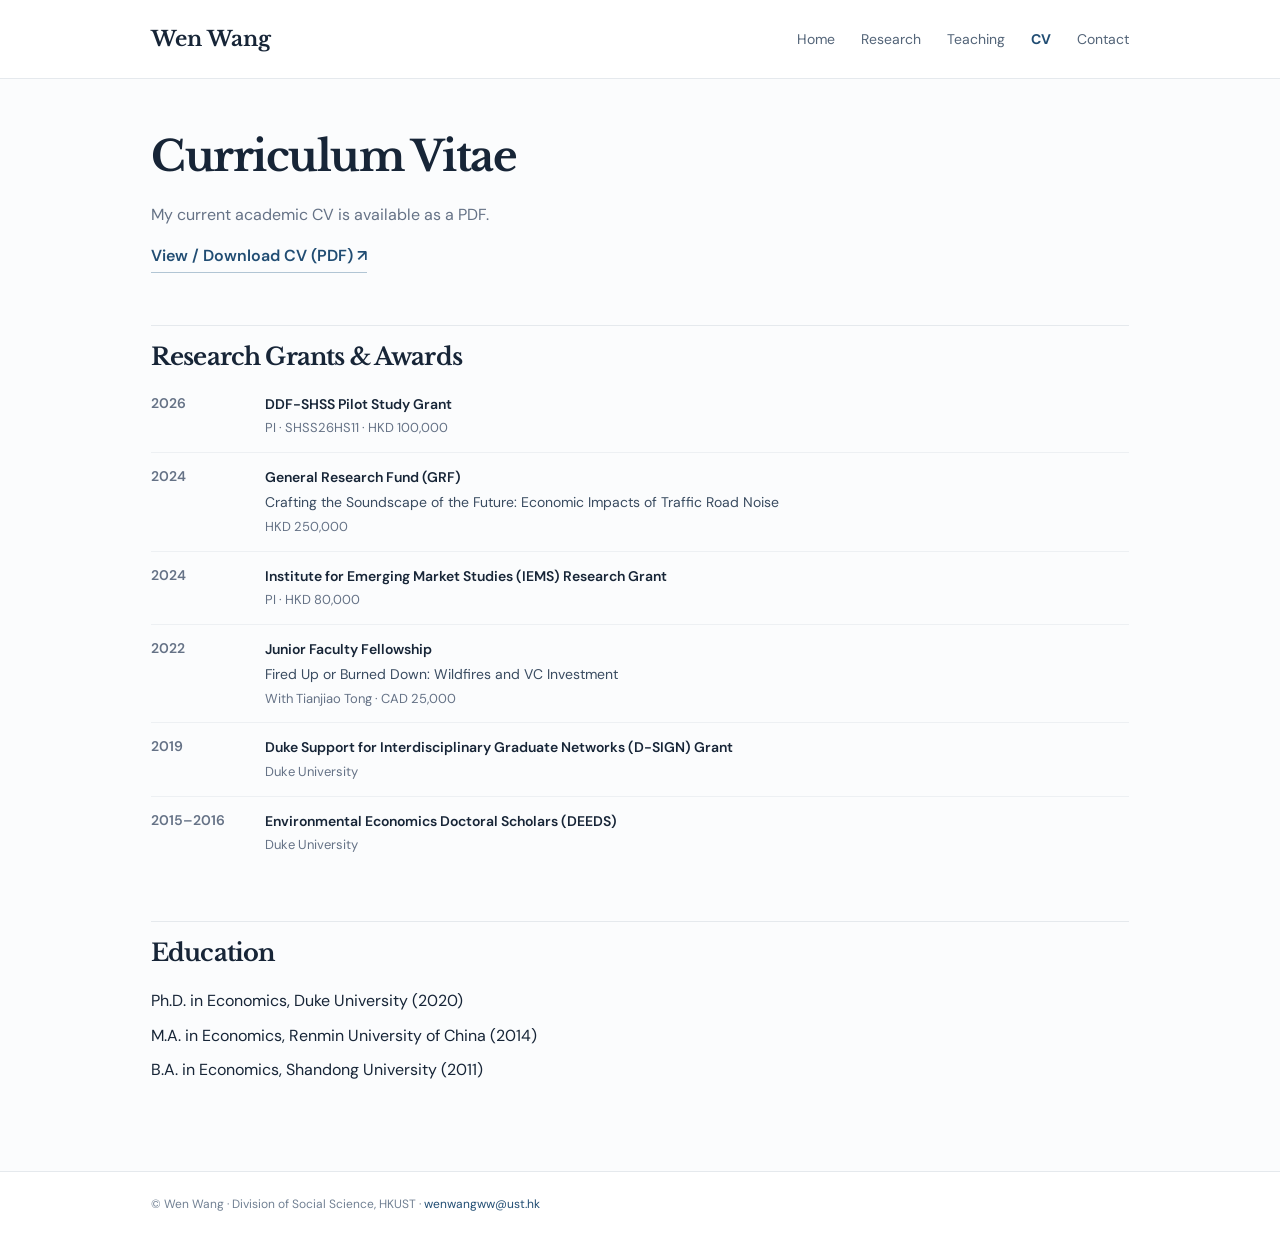
==== commit 2458b624: "Update cv.html" ====
--- a/cv.html
+++ b/cv.html
@@ -3,21 +3,28 @@
 <head>
   <meta charset="utf-8">
   <meta name="viewport" content="width=device-width, initial-scale=1">
-  <meta name="description" content="Curriculum vitae of Wen Wang, Assistant Professor of Social Science at HKUST.">
+  <meta name="description" content="Curriculum vitae, research grants, awards, and education of Wen Wang, Assistant Professor at HKUST.">
   <title>Curriculum Vitae | Wen Wang</title>
-  <link rel="canonical" href="https://wenwangeconomics.com/cv.html">
-  <link rel="stylesheet" href="assets/style.css?v=8">
+  <link href="assets/style.css?v=8" rel="stylesheet">
+  <link href="https://wenwangeconomics.com/cv.html" rel="canonical">
   <style>
-    /* CV-specific styles; other site pages are unaffected. */
-    .cv-intro { margin: 25px 0 24px; }
-    .cv-intro h1 { margin: 0 0 9px; }
-    .cv-intro p { max-width: 680px; color: #657286; margin: 0; line-height: 1.65; }
-    .cv-actions { display: flex; flex-wrap: wrap; align-items: center; gap: 12px 22px; margin: 22px 0; }
-    .cv-actions a { font-size: 14px; color: #214d73; text-decoration: underline; text-underline-offset: 3px; }
-    .cv-preview { border: 1px solid #e1e6eb; border-radius: 3px; overflow: hidden; background: #f3f5f7; }
-    .cv-preview iframe { display: block; width: 100%; height: min(1120px, 85vh); min-height: 600px; border: 0; }
-    .cv-note { font-size: 13px; line-height: 1.6; color: #657286; margin: 13px 0 34px; }
-    @media (max-width: 650px) { .cv-preview iframe { min-height: 480px; height: 70vh; } }
+    /* Styles scoped to this page; no changes to the shared stylesheet needed. */
+    .cv-intro { margin-bottom: 24px; }
+    .cv-intro p { margin: 8px 0 14px; color: #657286; line-height: 1.65; }
+    .cv-pdf-link { display: inline-flex; align-items: center; gap: 7px; font-weight: 600; color: #214d73; text-decoration: none; border-bottom: 1px solid #b1c5d4; padding-bottom: 2px; }
+    .cv-pdf-link:hover { border-bottom-color: currentColor; }
+    .cv-grants { margin-top: 31px; }
+    .cv-grants h2, .cv-education h2 { margin-bottom: 19px; }
+    .cv-grants .grant-entry { display: grid; grid-template-columns: 94px minmax(0,1fr); column-gap: 20px; padding: 0 0 13px; margin-bottom: 13px; border-bottom: 1px solid #edf0f3; align-items: start; }
+    .cv-grants .grant-entry:last-child { border-bottom: none; }
+    .cv-grants .grant-year { font-size: 14px; font-weight: 600; line-height: 1.55; color: #657286; }
+    .cv-grants .grant-details { font-size: 14px; line-height: 1.6; min-width: 0; }
+    .cv-grants .grant-details strong { color: #172537; font-weight: 600; }
+    .cv-grants .grant-description { margin-top: 3px; color: #394b60; }
+    .cv-grants .grant-meta { margin-top: 3px; font-size: 13px; color: #657286; }
+    .cv-education { margin-top: 29px; }
+    .cv-education p { margin: 0 0 8px; line-height: 1.65; }
+    @media(max-width:650px) { .cv-grants .grant-entry { grid-template-columns: 76px minmax(0,1fr); column-gap: 14px; } }
   </style>
 </head>
 <body>
@@ -33,22 +40,51 @@
       </nav>
     </div>
   </header>
+
   <main class="wrap">
-    <section class="cv-intro">
+    <div class="cv-intro">
       <h1>Curriculum Vitae</h1>
-      <p>My current academic CV, including publications, working papers, research grants, teaching, and academic service.</p>
-      <div class="cv-actions">
-        <a href="Wen_Wang_CV_public.pdf" target="_blank" rel="noopener noreferrer">View CV (PDF) ↗</a>
-        <a href="Wen_Wang_CV_public.pdf" download>Download CV (PDF) ↓</a>
+      <p>My current academic CV is available as a PDF.</p>
+      <a class="cv-pdf-link" href="Wen_Wang_CV_public.pdf" target="_blank" rel="noopener noreferrer" aria-label="View or download curriculum vitae PDF in a new tab">View / Download CV (PDF) ↗</a>
+    </div>
+
+    <section class="cv-grants" aria-labelledby="grants-heading">
+      <h2 id="grants-heading">Research Grants &amp; Awards</h2>
+      <div class="grant-entry">
+        <div class="grant-year">2026</div>
+        <div class="grant-details"><strong>DDF-SHSS Pilot Study Grant</strong><div class="grant-meta">PI · SHSS26HS11 · HKD 100,000</div></div>
+      </div>
+      <div class="grant-entry">
+        <div class="grant-year">2024</div>
+        <div class="grant-details"><strong>General Research Fund (GRF)</strong><div class="grant-description">Crafting the Soundscape of the Future: Economic Impacts of Traffic Road Noise</div><div class="grant-meta">HKD 250,000</div></div>
+      </div>
+      <div class="grant-entry">
+        <div class="grant-year">2024</div>
+        <div class="grant-details"><strong>Institute for Emerging Market Studies (IEMS) Research Grant</strong><div class="grant-meta">PI · HKD 80,000</div></div>
+      </div>
+      <div class="grant-entry">
+        <div class="grant-year">2022</div>
+        <div class="grant-details"><strong>Junior Faculty Fellowship</strong><div class="grant-description">Fired Up or Burned Down: Wildfires and VC Investment</div><div class="grant-meta">With Tianjiao Tong · CAD 25,000</div></div>
+      </div>
+      <div class="grant-entry">
+        <div class="grant-year">2019</div>
+        <div class="grant-details"><strong>Duke Support for Interdisciplinary Graduate Networks (D-SIGN) Grant</strong><div class="grant-meta">Duke University</div></div>
+      </div>
+      <div class="grant-entry">
+        <div class="grant-year">2015–2016</div>
+        <div class="grant-details"><strong>Environmental Economics Doctoral Scholars (DEEDS)</strong><div class="grant-meta">Duke University</div></div>
       </div>
     </section>
-    <section aria-label="CV preview" class="cv-preview">
-      <iframe src="Wen_Wang_CV_public.pdf#view=FitH" title="Wen Wang curriculum vitae PDF" loading="lazy">
-        <p>Your browser cannot display the PDF here. <a href="Wen_Wang_CV_public.pdf">Open the CV as a PDF</a>.</p>
-      </iframe>
+
+    <section class="cv-education" aria-labelledby="education-heading">
+      <h2 id="education-heading">Education</h2>
+      <p>Ph.D. in Economics, Duke University (2020)</p>
+      <p>M.A. in Economics, Renmin University of China (2014)</p>
+      <p>B.A. in Economics, Shandong University (2011)</p>
     </section>
-    <p class="cv-note">If the preview does not display on your device, use “View CV (PDF)” above.</p>
   </main>
-  <footer><div class="wrap">&copy; Wen Wang &middot; Division of Social Science, HKUST &middot; <a href="mailto:wenwangww@ust.hk">wenwangww@ust.hk</a></div></footer>
+  <footer>
+    <div class="wrap">&copy; Wen Wang &middot; Division of Social Science, HKUST &middot; <a href="mailto:wenwangww@ust.hk">wenwangww@ust.hk</a></div>
+  </footer>
 </body>
 </html>
